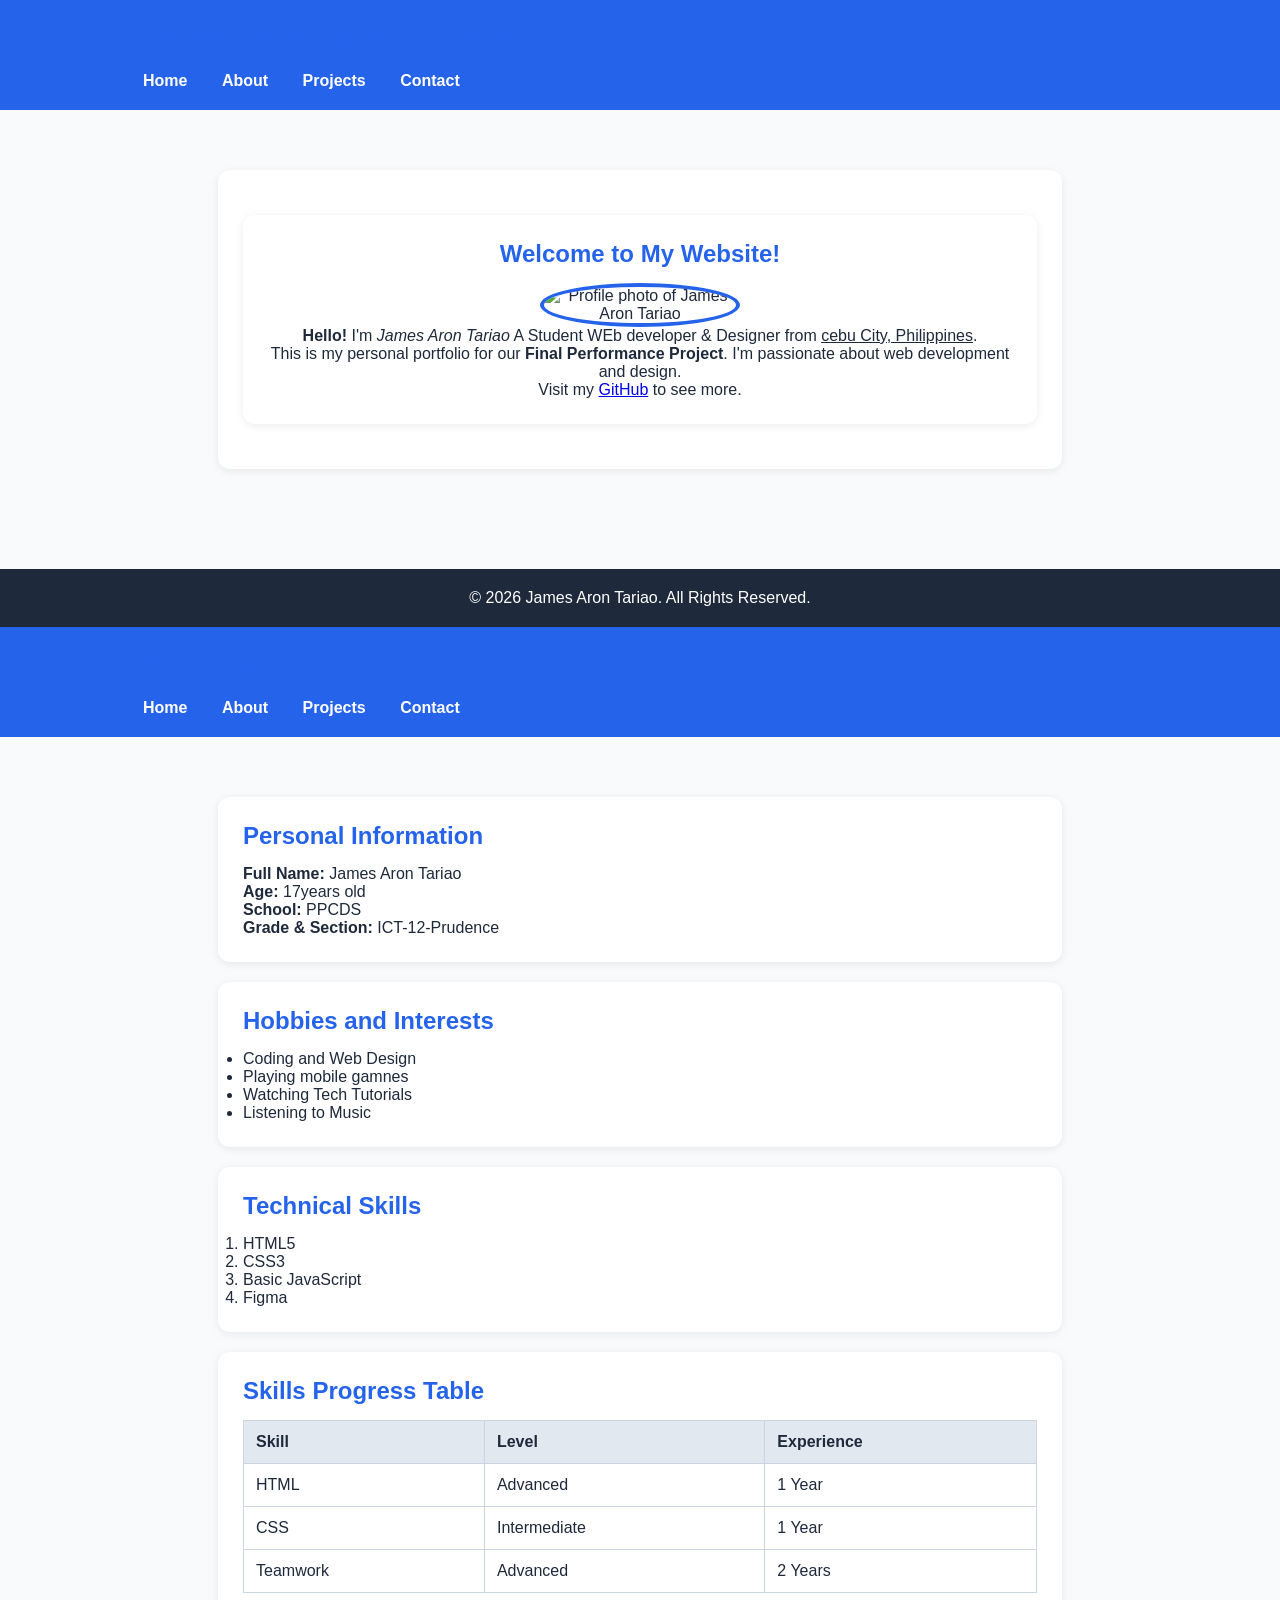
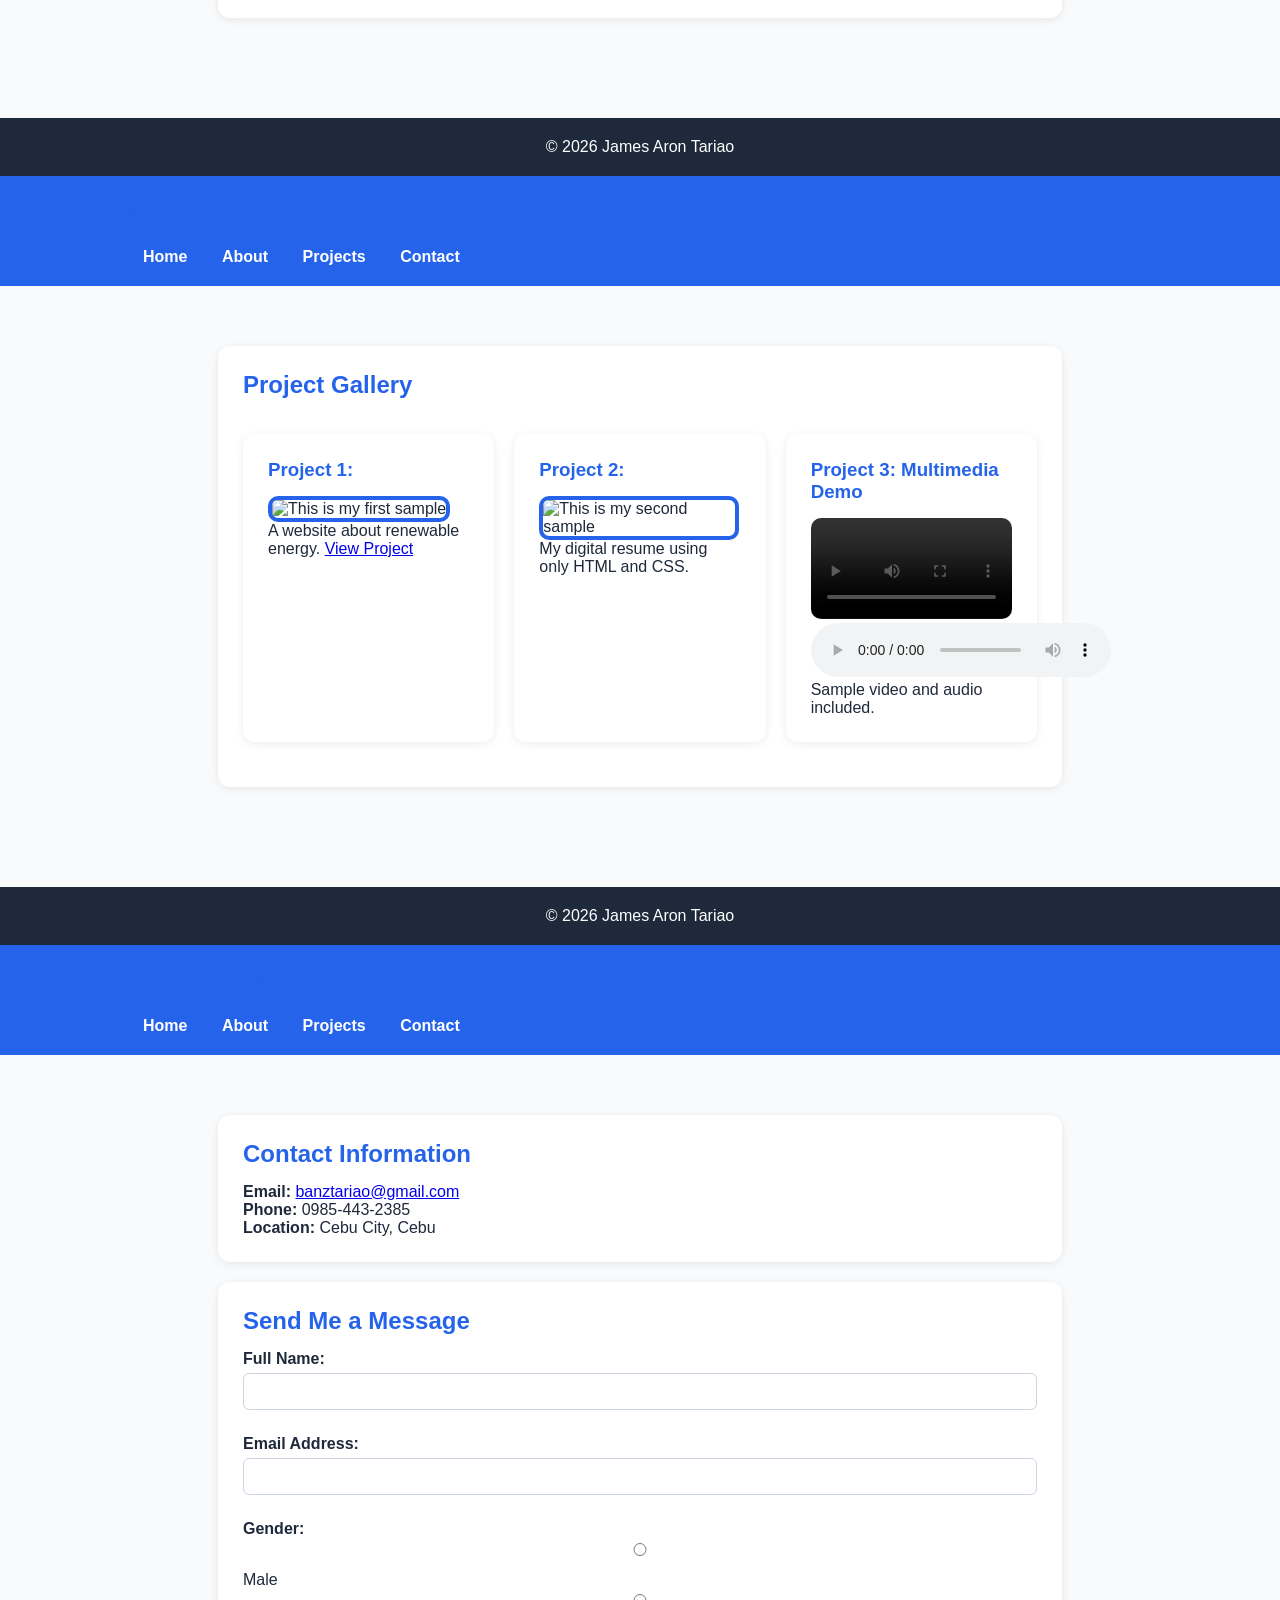
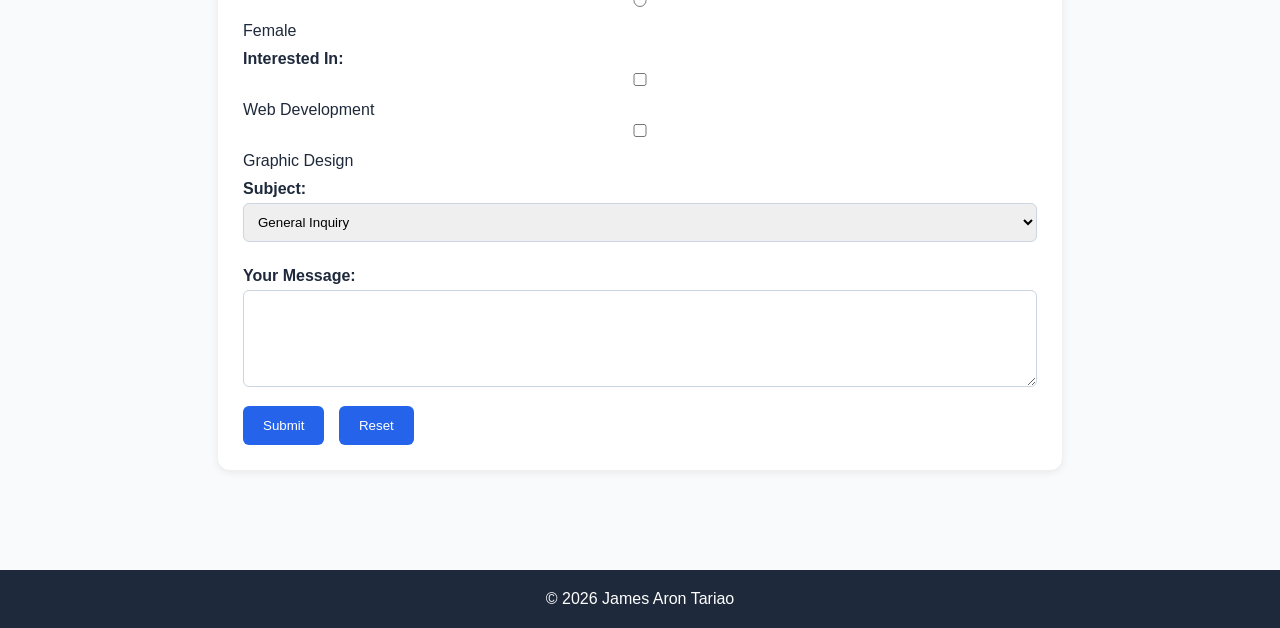
==== index.html @ 865891a7 "instal commit" ====
<!DOCTYPE html>
<html lang="en">
<head>
  <meta charset="UTF-8">
  <meta name="viewport" content="width=device-width, initial-scale=1.0">
  <title>Home - James Aron Tariao Portfolio</title>
  <link rel="stylesheet" href="style.css">
</head>
<body>
    <style>
        * { margin: 0; padding: 0; box-sizing: border-box; }
body { font-family: 'Segoe UI', Arial, sans-serif; background: #f8fafc; color: #1e293b; }
header { background: #2563eb; color: white; padding: 20px 10%; position: sticky; top: 0; }
nav a { color: white; margin: 0 15px; text-decoration: none; font-weight: 600; }
nav a:hover { text-decoration: underline; }
main { padding: 40px 10%; max-width: 1100px; margin: auto; }
section, article, aside { background: white; padding: 25px; margin: 20px 0; border-radius: 12px; box-shadow: 0 2px 8px rgba(0,0,0,0.08); }
h1, h2, h3 { color: #2563eb; margin-bottom: 15px; }
img { max-width: 200px; border-radius: 50%; border: 4px solid #2563eb; }
.profile-pic { text-align: center; }
.gallery { display: grid; grid-template-columns: repeat(auto-fit, minmax(250px, 1fr)); gap: 20px; }
.gallery img,.gallery video { width: 100%; border-radius: 10px; }
table { width: 100%; border-collapse: collapse; margin-top: 10px; }
th, td { border: 1px solid #cbd5e1; padding: 12px; text-align: left; }
th { background: #e2e8f0; }
form label { display: block; margin-top: 10px; font-weight: 600; }
form input, form select, form textarea { width: 100%; padding: 10px; margin: 5px 0 15px; border: 1px solid #cbd5e1; border-radius: 6px; }
form button { padding: 12px 20px; background: #2563eb; color: white; border: none; border-radius: 6px; cursor: pointer; margin-right: 10px; }
form button:hover { background: #1d4ed8; }
footer { background: #1e293b; color: white; text-align: center; padding: 20px; margin-top: 40px; }
    </style>
  <header>
    <h1>James Aron Tariao Portfolio</h1>
    <nav>
      <a href="index.html">Home</a>
      <a href="about.html">About</a>
      <a href="projects.html">Projects</a>
      <a href="contact.html">Contact</a>
    </nav>
  </header>

  <main>
    <section>
      <article class="profile-pic">
        <h2>Welcome to My Website!</h2>
        <img src="https://scontent.fmnl17-8.fna.fbcdn.net/v/t39.30808-1/711532217_1016947284008461_6771035894284215554_n.jpg?stp=dst-jpg_tt6&cstp=mx640x641&ctp=s200x200&_nc_cat=104&_nc_map=urlgen_bucketless&ccb=1-7&_nc_sid=e99d92&_nc_ohc=UHhnZpYrVJIQ7kNvwG3gj6C&_nc_oc=AdokoYGHLFfYayweZqEMRW_drnidERDfSmR5mMdi9_NQJzifldeM56F_P277E415hYE&_nc_zt=24&_nc_ht=scontent.fmnl17-8.fna&_nc_gid=taZ4JWwKcMa2nzQmH_jk_A&_nc_ss=7b2a8&oh=00_AQLtDz0m5b9uTIYWZ6RIHurjE2i9apSR6Yl82HkUdCehGg&oe=6A9C9913" alt="Profile photo of James Aron Tariao">
        <p><b>Hello!</b> I'm <i>James Aron Tariao</i> A Student WEb developer & Designer from <u>cebu City, Philippines</u>.</p>
        <p>This is my personal portfolio for our <strong>Final Performance Project</strong>. I'm passionate about web development and design.</p>
        <p>Visit my <a href="https://github.com" target="_blank">GitHub</a> to see more.</p>
      </article>
    </section>
  </main>

  <footer>
    <p>&copy; 2026 James Aron Tariao. All Rights Reserved.</p>
  </footer>
</body>
</html>
<!DOCTYPE html>
<html lang="en">
<head>
  <meta charset="UTF-8">
  <title>About Me - James Aron Tariao</title>
  <link rel="stylesheet" href="style.css">
</head>
<body>
    <style>
        * { margin: 0; padding: 0; box-sizing: border-box; }
body { font-family: 'Segoe UI', Arial, sans-serif; background: #f8fafc; color: #1e293b; }
header { background: #2563eb; color: white; padding: 20px 10%; position: sticky; top: 0; }
nav a { color: white; margin: 0 15px; text-decoration: none; font-weight: 600; }
nav a:hover { text-decoration: underline; }
main { padding: 40px 10%; max-width: 1100px; margin: auto; }
section, article, aside { background: white; padding: 25px; margin: 20px 0; border-radius: 12px; box-shadow: 0 2px 8px rgba(0,0,0,0.08); }
h1, h2, h3 { color: #2563eb; margin-bottom: 15px; }
img { max-width: 200px; border-radius: 50%; border: 4px solid #2563eb; }
.profile-pic { text-align: center; }
.gallery { display: grid; grid-template-columns: repeat(auto-fit, minmax(250px, 1fr)); gap: 20px; }
.gallery img,.gallery video { width: 100%; border-radius: 10px; }
table { width: 100%; border-collapse: collapse; margin-top: 10px; }
th, td { border: 1px solid #cbd5e1; padding: 12px; text-align: left; }
th { background: #e2e8f0; }
form label { display: block; margin-top: 10px; font-weight: 600; }
form input, form select, form textarea { width: 100%; padding: 10px; margin: 5px 0 15px; border: 1px solid #cbd5e1; border-radius: 6px; }
form button { padding: 12px 20px; background: #2563eb; color: white; border: none; border-radius: 6px; cursor: pointer; margin-right: 10px; }
form button:hover { background: #1d4ed8; }
footer { background: #1e293b; color: white; text-align: center; padding: 20px; margin-top: 40px; }
    </style>
  <header>
    <h1>About Me</h1>
    <nav>
      <a href="index.html">Home</a>
      <a href="about.html">About</a>
      <a href="projects.html">Projects</a>
      <a href="contact.html">Contact</a>
    </nav>
  </header>

  <main>
    <section>
      <h2>Personal Information</h2>
      <p><b>Full Name:</b> James Aron Tariao</p>
      <p><b>Age:</b> 17years old</p>
      <p><b>School:</b> PPCDS</p>
      <p><b>Grade & Section:</b> ICT-12-Prudence</p>
    </section>

    <section>
      <h2>Hobbies and Interests</h2>
      <ul>
        <li>Coding and Web Design</li>
        <li>Playing mobile gamnes</li>
        <li>Watching Tech Tutorials</li>
        <li>Listening to Music</li>
      </ul>
    </section>

    <aside>
      <h2>Technical Skills</h2>
      <ol>
        <li>HTML5</li>
        <li>CSS3</li>
        <li>Basic JavaScript</li>
        <li>Figma</li>
      </ol>
    </aside>

    <section>
      <h2>Skills Progress Table</h2>
      <table>
        <tr><th>Skill</th><th>Level</th><th>Experience</th></tr>
        <tr><td>HTML</td><td>Advanced</td><td>1 Year</td></tr>
        <tr><td>CSS</td><td>Intermediate</td><td>1 Year</td></tr>
        <tr><td>Teamwork</td><td>Advanced</td><td>2 Years</td></tr>
      </table>
    </section>
  </main>

  <footer><p>&copy; 2026 James Aron Tariao</p></footer>
</body>
</html><!DOCTYPE html>
<html lang="en">
<head>
  <meta charset="UTF-8">
  <title>Projects - [Your Name]</title>
  <link rel="stylesheet" href="style.css">
</head>
<body>
    <style>
        * { margin: 0; padding: 0; box-sizing: border-box; }
body { font-family: 'Segoe UI', Arial, sans-serif; background: #f8fafc; color: #1e293b; }
header { background: #2563eb; color: white; padding: 20px 10%; position: sticky; top: 0; }
nav a { color: white; margin: 0 15px; text-decoration: none; font-weight: 600; }
nav a:hover { text-decoration: underline; }
main { padding: 40px 10%; max-width: 1100px; margin: auto; }
section, article, aside { background: white; padding: 25px; margin: 20px 0; border-radius: 12px; box-shadow: 0 2px 8px rgba(0,0,0,0.08); }
h1, h2, h3 { color: #2563eb; margin-bottom: 15px; }
img { max-width: 200px; border-radius: 50%; border: 4px solid #2563eb; }
.profile-pic { text-align: center; }
.gallery { display: grid; grid-template-columns: repeat(auto-fit, minmax(250px, 1fr)); gap: 20px; }
.gallery img,.gallery video { width: 100%; border-radius: 10px; }
table { width: 100%; border-collapse: collapse; margin-top: 10px; }
th, td { border: 1px solid #cbd5e1; padding: 12px; text-align: left; }
th { background: #e2e8f0; }
form label { display: block; margin-top: 10px; font-weight: 600; }
form input, form select, form textarea { width: 100%; padding: 10px; margin: 5px 0 15px; border: 1px solid #cbd5e1; border-radius: 6px; }
form button { padding: 12px 20px; background: #2563eb; color: white; border: none; border-radius: 6px; cursor: pointer; margin-right: 10px; }
form button:hover { background: #1d4ed8; }
footer { background: #1e293b; color: white; text-align: center; padding: 20px; margin-top: 40px; }
    </style>
  <header>
    <h1>My Projects</h1>
    <nav>
      <a href="index.html">Home</a>
      <a href="about.html">About</a>
      <a href="projects.html">Projects</a>
      <a href="contact.html">Contact</a>
    </nav>
  </header>

  <main>
    <section>
      <h2>Project Gallery</h2>
      <div class="gallery">
        <article>
          <h3>Project 1:</h3>
          <img src="https://scontent.fmnl17-4.fna.fbcdn.net/v/t1.15752-9/789299274_1505674828244284_7269985245700879380_n.jpg?stp=dst-jpg_p480x480_tt6&_nc_cat=105&_nc_map=urlgen_bucketless&ccb=1-7&_nc_sid=0024fc&_nc_ohc=saO3wi0UxDoQ7kNvwFJ4vPr&_nc_oc=AdrjV4UrA2hglUGTjcQGF3QULKhAXt4A85jRdS7M2DJvUj42swmI1-rLc8vy_CHSn58&_nc_ad=z-m&_nc_cid=0&_nc_zt=23&_nc_ht=scontent.fmnl17-4.fna&_nc_ss=7a22e&oh=03_Q7cD6QG-KWrc-GhqOT5sMhVpR6idZVL4lhm-v9jj95jk1TCyaw&oe=6ABE3294" alt="This is my first sample">
          <p>A website about renewable energy. <a href="#">View Project</a></p>
        </article>
        <article>
          <h3>Project 2:</h3>
          <img src="https://scontent.fmnl17-8.fna.fbcdn.net/v/t1.15752-9/785200419_2037897546883189_6870224491455797638_n.jpg?stp=dst-jpg_p480x480_tt6&_nc_cat=101&_nc_map=urlgen_bucketless&ccb=1-7&_nc_sid=0024fc&_nc_ohc=9jZAzTIM5L0Q7kNvwEdRNX4&_nc_oc=AdrntR4skkm6psmaPsPSOz9BXXtmwbTrPdPqX75icA9T2Ki5WmsfOBKVuafx07Ray1U&_nc_ad=z-m&_nc_cid=0&_nc_zt=23&_nc_ht=scontent.fmnl17-8.fna&_nc_ss=7a22e&oh=03_Q7cD6QFojaXLdulF54gj1aJ2ikQs7QFvCJ8In41j-fTAM4Wkcg&oe=6ABE4A0F" alt="This is my second sample">
          <p>My digital resume using only HTML and CSS.</p>
        </article>
        <article>
          <h3>Project 3: Multimedia Demo</h3>
          <video controls>
            <source src="images/demo.mp4" type="video/mp4">
            Your browser does not support video.
          </video>
          <audio controls>
            <source src="images/demo.mp3" type="audio/mpeg">
            Your browser does not support audio.
          </audio>
          <p>Sample video and audio included.</p>
        </article>
      </div>
    </section>
  </main>

  <footer><p>&copy; 2026 James Aron Tariao</p></footer>
</body>
</html>
<!DOCTYPE html>
<html lang="en">
<head>
  <meta charset="UTF-8">
  <title>Contact - James Aron Tariao</title>
  <link rel="stylesheet" href="style.css">
</head>
<body>
    <style>
        * { margin: 0; padding: 0; box-sizing: border-box; }
body { font-family: 'Segoe UI', Arial, sans-serif; background: #f8fafc; color: #1e293b; }
header { background: #2563eb; color: white; padding: 20px 10%; position: sticky; top: 0; }
nav a { color: white; margin: 0 15px; text-decoration: none; font-weight: 600; }
nav a:hover { text-decoration: underline; }
main { padding: 40px 10%; max-width: 1100px; margin: auto; }
section, article, aside { background: white; padding: 25px; margin: 20px 0; border-radius: 12px; box-shadow: 0 2px 8px rgba(0,0,0,0.08); }
h1, h2, h3 { color: #2563eb; margin-bottom: 15px; }
img { max-width: 200px; border-radius: 50%; border: 4px solid #2563eb; }
.profile-pic { text-align: center; }
.gallery { display: grid; grid-template-columns: repeat(auto-fit, minmax(250px, 1fr)); gap: 20px; }
.gallery img,.gallery video { width: 100%; border-radius: 10px; }
table { width: 100%; border-collapse: collapse; margin-top: 10px; }
th, td { border: 1px solid #cbd5e1; padding: 12px; text-align: left; }
th { background: #e2e8f0; }
form label { display: block; margin-top: 10px; font-weight: 600; }
form input, form select, form textarea { width: 100%; padding: 10px; margin: 5px 0 15px; border: 1px solid #cbd5e1; border-radius: 6px; }
form button { padding: 12px 20px; background: #2563eb; color: white; border: none; border-radius: 6px; cursor: pointer; margin-right: 10px; }
form button:hover { background: #1d4ed8; }
footer { background: #1e293b; color: white; text-align: center; padding: 20px; margin-top: 40px; }
    </style>
  <header>
    <h1>Contact Me</h1>
    <nav>
      <a href="index.html">Home</a>
      <a href="about.html">About</a>
      <a href="projects.html">Projects</a>
      <a href="contact.html">Contact</a>
    </nav>
  </header>

  <main>
    <section>
      <h2>Contact Information</h2>
      <p><b>Email:</b> <a href="banztariao@gmail.com">banztariao@gmail.com</a></p>
      <p><b>Phone:</b> 0985-443-2385</p>
      <p><b>Location:</b> Cebu City, Cebu</p>
    </section>

    <section>
      <h2>Send Me a Message</h2>
      <form>
        <label>Full Name:</label>
        <input type="text" name="name" required>

        <label>Email Address:</label>
        <input type="email" name="email" required>

        <label>Gender:</label>
        <input type="radio" name="gender" value="Male"> Male
        <input type="radio" name="gender" value="Female"> Female

        <label>Interested In:</label>
        <input type="checkbox" name="interest" value="Web"> Web Development
        <input type="checkbox" name="interest" value="Design"> Graphic Design

        <label>Subject:</label>
        <select name="subject">
          <option>General Inquiry</option>
          <option>Project Collaboration</option>
          <option>Feedback</option>
        </select>

        <label>Your Message:</label>
        <textarea name="message" rows="5" required></textarea>

        <button type="submit">Submit</button>
        <button type="reset">Reset</button>
      </form>
    </section>
  </main>

  <footer><p>&copy; 2026 James Aron Tariao</p></footer>
</body>
</html>
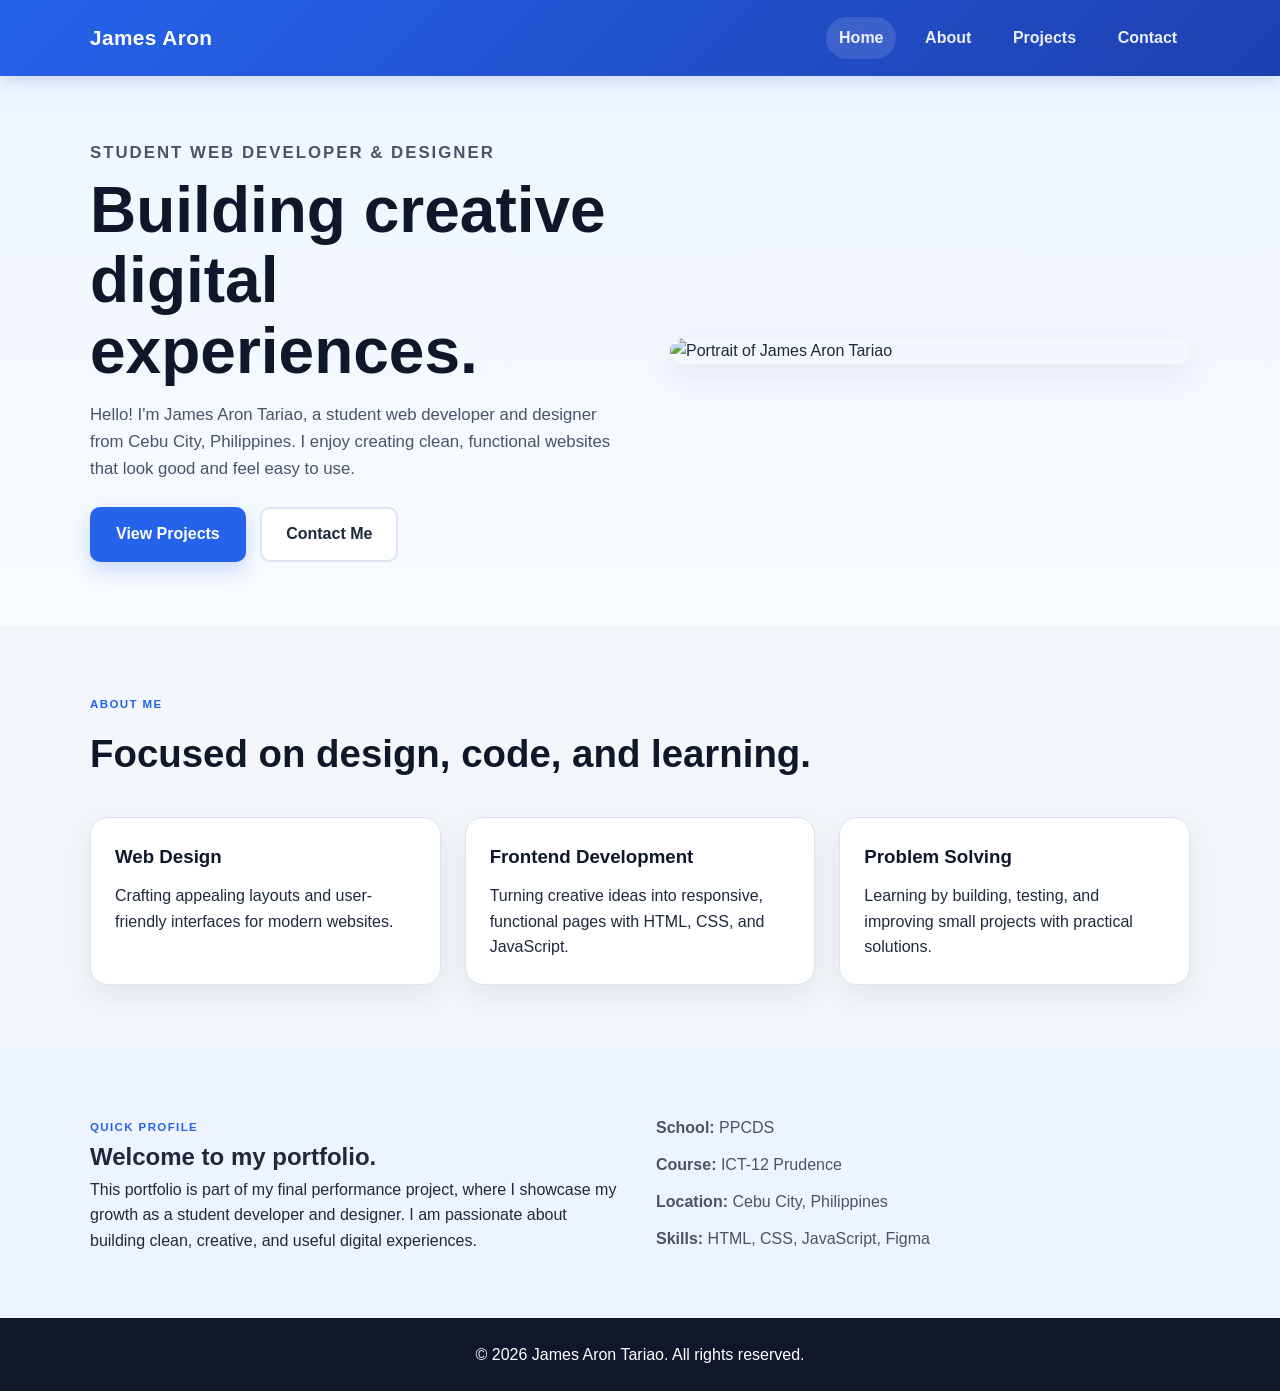
==== commit a066f7ed: "instal submmit" ====
--- a/index.html
+++ b/index.html
@@ -1,297 +1,105 @@
 <!DOCTYPE html>
 <html lang="en">
-<head>
-  <meta charset="UTF-8">
-  <meta name="viewport" content="width=device-width, initial-scale=1.0">
-  <title>Home - James Aron Tariao Portfolio</title>
-  <link rel="stylesheet" href="style.css">
-</head>
-<body>
-    <style>
-        * { margin: 0; padding: 0; box-sizing: border-box; }
-body { font-family: 'Segoe UI', Arial, sans-serif; background: #f8fafc; color: #1e293b; }
-header { background: #2563eb; color: white; padding: 20px 10%; position: sticky; top: 0; }
-nav a { color: white; margin: 0 15px; text-decoration: none; font-weight: 600; }
-nav a:hover { text-decoration: underline; }
-main { padding: 40px 10%; max-width: 1100px; margin: auto; }
-section, article, aside { background: white; padding: 25px; margin: 20px 0; border-radius: 12px; box-shadow: 0 2px 8px rgba(0,0,0,0.08); }
-h1, h2, h3 { color: #2563eb; margin-bottom: 15px; }
-img { max-width: 200px; border-radius: 50%; border: 4px solid #2563eb; }
-.profile-pic { text-align: center; }
-.gallery { display: grid; grid-template-columns: repeat(auto-fit, minmax(250px, 1fr)); gap: 20px; }
-.gallery img,.gallery video { width: 100%; border-radius: 10px; }
-table { width: 100%; border-collapse: collapse; margin-top: 10px; }
-th, td { border: 1px solid #cbd5e1; padding: 12px; text-align: left; }
-th { background: #e2e8f0; }
-form label { display: block; margin-top: 10px; font-weight: 600; }
-form input, form select, form textarea { width: 100%; padding: 10px; margin: 5px 0 15px; border: 1px solid #cbd5e1; border-radius: 6px; }
-form button { padding: 12px 20px; background: #2563eb; color: white; border: none; border-radius: 6px; cursor: pointer; margin-right: 10px; }
-form button:hover { background: #1d4ed8; }
-footer { background: #1e293b; color: white; text-align: center; padding: 20px; margin-top: 40px; }
-    </style>
-  <header>
-    <h1>James Aron Tariao Portfolio</h1>
-    <nav>
-      <a href="index.html">Home</a>
-      <a href="about.html">About</a>
-      <a href="projects.html">Projects</a>
-      <a href="contact.html">Contact</a>
-    </nav>
-  </header>
+  <head>
+    <meta charset="UTF-8" />
+    <meta name="viewport" content="width=device-width, initial-scale=1.0" />
+    <title>Home | James Aron Tariao</title>
+    <meta
+      name="description"
+      content="James Aron Tariao portfolio website showcasing projects, skills, and contact information."
+    />
+    <link rel="stylesheet" href="style.css" />
+    <script src="script.js" defer></script>
+  </head>
+  <body data-page="home">
+    <header class="site-header">
+      <div class="container header-inner">
+        <a href="index.html" class="brand">James Aron</a>
+        <button class="nav-toggle" aria-label="Toggle menu" aria-expanded="false">
+          <span></span><span></span><span></span>
+        </button>
+        <nav class="site-nav" aria-label="Main navigation">
+          <a href="index.html" class="nav-link" data-page="home">Home</a>
+          <a href="about.html" class="nav-link" data-page="about">About</a>
+          <a href="projects.html" class="nav-link" data-page="projects">Projects</a>
+          <a href="contact.html" class="nav-link" data-page="contact">Contact</a>
+        </nav>
+      </div>
+    </header>
 
-  <main>
-    <section>
-      <article class="profile-pic">
-        <h2>Welcome to My Website!</h2>
-        <img src="https://scontent.fmnl17-8.fna.fbcdn.net/v/t39.30808-1/711532217_1016947284008461_6771035894284215554_n.jpg?stp=dst-jpg_tt6&cstp=mx640x641&ctp=s200x200&_nc_cat=104&_nc_map=urlgen_bucketless&ccb=1-7&_nc_sid=e99d92&_nc_ohc=UHhnZpYrVJIQ7kNvwG3gj6C&_nc_oc=AdokoYGHLFfYayweZqEMRW_drnidERDfSmR5mMdi9_NQJzifldeM56F_P277E415hYE&_nc_zt=24&_nc_ht=scontent.fmnl17-8.fna&_nc_gid=taZ4JWwKcMa2nzQmH_jk_A&_nc_ss=7b2a8&oh=00_AQLtDz0m5b9uTIYWZ6RIHurjE2i9apSR6Yl82HkUdCehGg&oe=6A9C9913" alt="Profile photo of James Aron Tariao">
-        <p><b>Hello!</b> I'm <i>James Aron Tariao</i> A Student WEb developer & Designer from <u>cebu City, Philippines</u>.</p>
-        <p>This is my personal portfolio for our <strong>Final Performance Project</strong>. I'm passionate about web development and design.</p>
-        <p>Visit my <a href="https://github.com" target="_blank">GitHub</a> to see more.</p>
-      </article>
-    </section>
-  </main>
+    <main>
+      <section class="hero">
+        <div class="container hero-layout">
+          <div class="hero-copy">
+            <p class="eyebrow">Student Web Developer &amp; Designer</p>
+            <h1>Building creative digital experiences.</h1>
+            <p>
+              Hello! I'm James Aron Tariao, a student web developer and designer from Cebu
+              City, Philippines. I enjoy creating clean, functional websites that look good
+              and feel easy to use.
+            </p>
+            <div class="cta-row">
+              <a href="projects.html" class="btn primary">View Projects</a>
+              <a href="contact.html" class="btn secondary">Contact Me</a>
+            </div>
+          </div>
+          <div class="hero-visual">
+            <img
+              src="https://images.unsplash.com/photo-1500648767791-00dcc994a43e?auto=format&fit=crop&w=800&q=80"
+              alt="Portrait of James Aron Tariao"
+            />
+          </div>
+        </div>
+      </section>
 
-  <footer>
-    <p>&copy; 2026 James Aron Tariao. All Rights Reserved.</p>
-  </footer>
-</body>
+      <section class="section">
+        <div class="container">
+          <div class="section-header">
+            <p class="eyebrow">About Me</p>
+            <h2>Focused on design, code, and learning.</h2>
+          </div>
+          <div class="cards three-up">
+            <article class="info-card">
+              <h3>Web Design</h3>
+              <p>Crafting appealing layouts and user-friendly interfaces for modern websites.</p>
+            </article>
+            <article class="info-card">
+              <h3>Frontend Development</h3>
+              <p>Turning creative ideas into responsive, functional pages with HTML, CSS, and JavaScript.</p>
+            </article>
+            <article class="info-card">
+              <h3>Problem Solving</h3>
+              <p>Learning by building, testing, and improving small projects with practical solutions.</p>
+            </article>
+          </div>
+        </div>
+      </section>
+
+      <section class="section alt-section">
+        <div class="container split-layout">
+          <div>
+            <p class="eyebrow">Quick Profile</p>
+            <h2>Welcome to my portfolio.</h2>
+            <p>
+              This portfolio is part of my final performance project, where I showcase my growth
+              as a student developer and designer. I am passionate about building clean, creative,
+              and useful digital experiences.
+            </p>
+          </div>
+          <ul class="mini-list">
+            <li><strong>School:</strong> PPCDS</li>
+            <li><strong>Course:</strong> ICT-12 Prudence</li>
+            <li><strong>Location:</strong> Cebu City, Philippines</li>
+            <li><strong>Skills:</strong> HTML, CSS, JavaScript, Figma</li>
+          </ul>
+        </div>
+      </section>
+    </main>
+
+    <footer class="site-footer">
+      <div class="container footer-inner">
+        <p>&copy; <span data-current-year></span> James Aron Tariao. All rights reserved.</p>
+      </div>
+    </footer>
+  </body>
 </html>
-<!DOCTYPE html>
-<html lang="en">
-<head>
-  <meta charset="UTF-8">
-  <title>About Me - James Aron Tariao</title>
-  <link rel="stylesheet" href="style.css">
-</head>
-<body>
-    <style>
-        * { margin: 0; padding: 0; box-sizing: border-box; }
-body { font-family: 'Segoe UI', Arial, sans-serif; background: #f8fafc; color: #1e293b; }
-header { background: #2563eb; color: white; padding: 20px 10%; position: sticky; top: 0; }
-nav a { color: white; margin: 0 15px; text-decoration: none; font-weight: 600; }
-nav a:hover { text-decoration: underline; }
-main { padding: 40px 10%; max-width: 1100px; margin: auto; }
-section, article, aside { background: white; padding: 25px; margin: 20px 0; border-radius: 12px; box-shadow: 0 2px 8px rgba(0,0,0,0.08); }
-h1, h2, h3 { color: #2563eb; margin-bottom: 15px; }
-img { max-width: 200px; border-radius: 50%; border: 4px solid #2563eb; }
-.profile-pic { text-align: center; }
-.gallery { display: grid; grid-template-columns: repeat(auto-fit, minmax(250px, 1fr)); gap: 20px; }
-.gallery img,.gallery video { width: 100%; border-radius: 10px; }
-table { width: 100%; border-collapse: collapse; margin-top: 10px; }
-th, td { border: 1px solid #cbd5e1; padding: 12px; text-align: left; }
-th { background: #e2e8f0; }
-form label { display: block; margin-top: 10px; font-weight: 600; }
-form input, form select, form textarea { width: 100%; padding: 10px; margin: 5px 0 15px; border: 1px solid #cbd5e1; border-radius: 6px; }
-form button { padding: 12px 20px; background: #2563eb; color: white; border: none; border-radius: 6px; cursor: pointer; margin-right: 10px; }
-form button:hover { background: #1d4ed8; }
-footer { background: #1e293b; color: white; text-align: center; padding: 20px; margin-top: 40px; }
-    </style>
-  <header>
-    <h1>About Me</h1>
-    <nav>
-      <a href="index.html">Home</a>
-      <a href="about.html">About</a>
-      <a href="projects.html">Projects</a>
-      <a href="contact.html">Contact</a>
-    </nav>
-  </header>
-
-  <main>
-    <section>
-      <h2>Personal Information</h2>
-      <p><b>Full Name:</b> James Aron Tariao</p>
-      <p><b>Age:</b> 17years old</p>
-      <p><b>School:</b> PPCDS</p>
-      <p><b>Grade & Section:</b> ICT-12-Prudence</p>
-    </section>
-
-    <section>
-      <h2>Hobbies and Interests</h2>
-      <ul>
-        <li>Coding and Web Design</li>
-        <li>Playing mobile gamnes</li>
-        <li>Watching Tech Tutorials</li>
-        <li>Listening to Music</li>
-      </ul>
-    </section>
-
-    <aside>
-      <h2>Technical Skills</h2>
-      <ol>
-        <li>HTML5</li>
-        <li>CSS3</li>
-        <li>Basic JavaScript</li>
-        <li>Figma</li>
-      </ol>
-    </aside>
-
-    <section>
-      <h2>Skills Progress Table</h2>
-      <table>
-        <tr><th>Skill</th><th>Level</th><th>Experience</th></tr>
-        <tr><td>HTML</td><td>Advanced</td><td>1 Year</td></tr>
-        <tr><td>CSS</td><td>Intermediate</td><td>1 Year</td></tr>
-        <tr><td>Teamwork</td><td>Advanced</td><td>2 Years</td></tr>
-      </table>
-    </section>
-  </main>
-
-  <footer><p>&copy; 2026 James Aron Tariao</p></footer>
-</body>
-</html><!DOCTYPE html>
-<html lang="en">
-<head>
-  <meta charset="UTF-8">
-  <title>Projects - [Your Name]</title>
-  <link rel="stylesheet" href="style.css">
-</head>
-<body>
-    <style>
-        * { margin: 0; padding: 0; box-sizing: border-box; }
-body { font-family: 'Segoe UI', Arial, sans-serif; background: #f8fafc; color: #1e293b; }
-header { background: #2563eb; color: white; padding: 20px 10%; position: sticky; top: 0; }
-nav a { color: white; margin: 0 15px; text-decoration: none; font-weight: 600; }
-nav a:hover { text-decoration: underline; }
-main { padding: 40px 10%; max-width: 1100px; margin: auto; }
-section, article, aside { background: white; padding: 25px; margin: 20px 0; border-radius: 12px; box-shadow: 0 2px 8px rgba(0,0,0,0.08); }
-h1, h2, h3 { color: #2563eb; margin-bottom: 15px; }
-img { max-width: 200px; border-radius: 50%; border: 4px solid #2563eb; }
-.profile-pic { text-align: center; }
-.gallery { display: grid; grid-template-columns: repeat(auto-fit, minmax(250px, 1fr)); gap: 20px; }
-.gallery img,.gallery video { width: 100%; border-radius: 10px; }
-table { width: 100%; border-collapse: collapse; margin-top: 10px; }
-th, td { border: 1px solid #cbd5e1; padding: 12px; text-align: left; }
-th { background: #e2e8f0; }
-form label { display: block; margin-top: 10px; font-weight: 600; }
-form input, form select, form textarea { width: 100%; padding: 10px; margin: 5px 0 15px; border: 1px solid #cbd5e1; border-radius: 6px; }
-form button { padding: 12px 20px; background: #2563eb; color: white; border: none; border-radius: 6px; cursor: pointer; margin-right: 10px; }
-form button:hover { background: #1d4ed8; }
-footer { background: #1e293b; color: white; text-align: center; padding: 20px; margin-top: 40px; }
-    </style>
-  <header>
-    <h1>My Projects</h1>
-    <nav>
-      <a href="index.html">Home</a>
-      <a href="about.html">About</a>
-      <a href="projects.html">Projects</a>
-      <a href="contact.html">Contact</a>
-    </nav>
-  </header>
-
-  <main>
-    <section>
-      <h2>Project Gallery</h2>
-      <div class="gallery">
-        <article>
-          <h3>Project 1:</h3>
-          <img src="https://scontent.fmnl17-4.fna.fbcdn.net/v/t1.15752-9/789299274_1505674828244284_7269985245700879380_n.jpg?stp=dst-jpg_p480x480_tt6&_nc_cat=105&_nc_map=urlgen_bucketless&ccb=1-7&_nc_sid=0024fc&_nc_ohc=saO3wi0UxDoQ7kNvwFJ4vPr&_nc_oc=AdrjV4UrA2hglUGTjcQGF3QULKhAXt4A85jRdS7M2DJvUj42swmI1-rLc8vy_CHSn58&_nc_ad=z-m&_nc_cid=0&_nc_zt=23&_nc_ht=scontent.fmnl17-4.fna&_nc_ss=7a22e&oh=03_Q7cD6QG-KWrc-GhqOT5sMhVpR6idZVL4lhm-v9jj95jk1TCyaw&oe=6ABE3294" alt="This is my first sample">
-          <p>A website about renewable energy. <a href="#">View Project</a></p>
-        </article>
-        <article>
-          <h3>Project 2:</h3>
-          <img src="https://scontent.fmnl17-8.fna.fbcdn.net/v/t1.15752-9/785200419_2037897546883189_6870224491455797638_n.jpg?stp=dst-jpg_p480x480_tt6&_nc_cat=101&_nc_map=urlgen_bucketless&ccb=1-7&_nc_sid=0024fc&_nc_ohc=9jZAzTIM5L0Q7kNvwEdRNX4&_nc_oc=AdrntR4skkm6psmaPsPSOz9BXXtmwbTrPdPqX75icA9T2Ki5WmsfOBKVuafx07Ray1U&_nc_ad=z-m&_nc_cid=0&_nc_zt=23&_nc_ht=scontent.fmnl17-8.fna&_nc_ss=7a22e&oh=03_Q7cD6QFojaXLdulF54gj1aJ2ikQs7QFvCJ8In41j-fTAM4Wkcg&oe=6ABE4A0F" alt="This is my second sample">
-          <p>My digital resume using only HTML and CSS.</p>
-        </article>
-        <article>
-          <h3>Project 3: Multimedia Demo</h3>
-          <video controls>
-            <source src="images/demo.mp4" type="video/mp4">
-            Your browser does not support video.
-          </video>
-          <audio controls>
-            <source src="images/demo.mp3" type="audio/mpeg">
-            Your browser does not support audio.
-          </audio>
-          <p>Sample video and audio included.</p>
-        </article>
-      </div>
-    </section>
-  </main>
-
-  <footer><p>&copy; 2026 James Aron Tariao</p></footer>
-</body>
-</html>
-<!DOCTYPE html>
-<html lang="en">
-<head>
-  <meta charset="UTF-8">
-  <title>Contact - James Aron Tariao</title>
-  <link rel="stylesheet" href="style.css">
-</head>
-<body>
-    <style>
-        * { margin: 0; padding: 0; box-sizing: border-box; }
-body { font-family: 'Segoe UI', Arial, sans-serif; background: #f8fafc; color: #1e293b; }
-header { background: #2563eb; color: white; padding: 20px 10%; position: sticky; top: 0; }
-nav a { color: white; margin: 0 15px; text-decoration: none; font-weight: 600; }
-nav a:hover { text-decoration: underline; }
-main { padding: 40px 10%; max-width: 1100px; margin: auto; }
-section, article, aside { background: white; padding: 25px; margin: 20px 0; border-radius: 12px; box-shadow: 0 2px 8px rgba(0,0,0,0.08); }
-h1, h2, h3 { color: #2563eb; margin-bottom: 15px; }
-img { max-width: 200px; border-radius: 50%; border: 4px solid #2563eb; }
-.profile-pic { text-align: center; }
-.gallery { display: grid; grid-template-columns: repeat(auto-fit, minmax(250px, 1fr)); gap: 20px; }
-.gallery img,.gallery video { width: 100%; border-radius: 10px; }
-table { width: 100%; border-collapse: collapse; margin-top: 10px; }
-th, td { border: 1px solid #cbd5e1; padding: 12px; text-align: left; }
-th { background: #e2e8f0; }
-form label { display: block; margin-top: 10px; font-weight: 600; }
-form input, form select, form textarea { width: 100%; padding: 10px; margin: 5px 0 15px; border: 1px solid #cbd5e1; border-radius: 6px; }
-form button { padding: 12px 20px; background: #2563eb; color: white; border: none; border-radius: 6px; cursor: pointer; margin-right: 10px; }
-form button:hover { background: #1d4ed8; }
-footer { background: #1e293b; color: white; text-align: center; padding: 20px; margin-top: 40px; }
-    </style>
-  <header>
-    <h1>Contact Me</h1>
-    <nav>
-      <a href="index.html">Home</a>
-      <a href="about.html">About</a>
-      <a href="projects.html">Projects</a>
-      <a href="contact.html">Contact</a>
-    </nav>
-  </header>
-
-  <main>
-    <section>
-      <h2>Contact Information</h2>
-      <p><b>Email:</b> <a href="banztariao@gmail.com">banztariao@gmail.com</a></p>
-      <p><b>Phone:</b> 0985-443-2385</p>
-      <p><b>Location:</b> Cebu City, Cebu</p>
-    </section>
-
-    <section>
-      <h2>Send Me a Message</h2>
-      <form>
-        <label>Full Name:</label>
-        <input type="text" name="name" required>
-
-        <label>Email Address:</label>
-        <input type="email" name="email" required>
-
-        <label>Gender:</label>
-        <input type="radio" name="gender" value="Male"> Male
-        <input type="radio" name="gender" value="Female"> Female
-
-        <label>Interested In:</label>
-        <input type="checkbox" name="interest" value="Web"> Web Development
-        <input type="checkbox" name="interest" value="Design"> Graphic Design
-
-        <label>Subject:</label>
-        <select name="subject">
-          <option>General Inquiry</option>
-          <option>Project Collaboration</option>
-          <option>Feedback</option>
-        </select>
-
-        <label>Your Message:</label>
-        <textarea name="message" rows="5" required></textarea>
-
-        <button type="submit">Submit</button>
-        <button type="reset">Reset</button>
-      </form>
-    </section>
-  </main>
-
-  <footer><p>&copy; 2026 James Aron Tariao</p></footer>
-</body>
-</html>
--- a/style.css
+++ b/style.css
@@ -0,0 +1,418 @@
+:root {
+  --bg: #f3f7fb;
+  --surface: #ffffff;
+  --surface-alt: #edf4ff;
+  --primary: #2563eb;
+  --primary-dark: #1d4ed8;
+  --text: #1e293b;
+  --muted: #475569;
+  --border: #dbe4f0;
+  --shadow: 0 10px 30px rgba(15, 23, 42, 0.08);
+}
+
+* {
+  box-sizing: border-box;
+  margin: 0;
+  padding: 0;
+}
+
+html {
+  scroll-behavior: smooth;
+}
+
+body {
+  font-family: 'Segoe UI', Arial, sans-serif;
+  background: var(--bg);
+  color: var(--text);
+  line-height: 1.6;
+}
+
+a {
+  color: var(--primary);
+  text-decoration: none;
+}
+
+a:hover {
+  text-decoration: underline;
+}
+
+img {
+  max-width: 100%;
+  display: block;
+}
+
+button,
+input,
+select,
+textarea {
+  font: inherit;
+}
+
+.container {
+  width: min(1100px, calc(100% - 2rem));
+  margin: 0 auto;
+}
+
+.site-header {
+  background: linear-gradient(135deg, var(--primary), #1e40af);
+  position: sticky;
+  top: 0;
+  z-index: 1000;
+  box-shadow: 0 4px 18px rgba(30, 64, 175, 0.18);
+}
+
+.header-inner {
+  display: flex;
+  align-items: center;
+  justify-content: space-between;
+  min-height: 76px;
+  gap: 1.2rem;
+}
+
+.brand {
+  color: #fff;
+  font-size: 1.3rem;
+  font-weight: 700;
+  letter-spacing: 0.02em;
+  text-decoration: none;
+}
+
+.site-nav {
+  display: flex;
+  align-items: center;
+  gap: 1rem;
+}
+
+.nav-link {
+  color: rgba(255, 255, 255, 0.9);
+  font-weight: 600;
+  padding: 0.5rem 0.8rem;
+  border-radius: 999px;
+  transition: background 0.2s ease, color 0.2s ease;
+}
+
+.nav-link:hover,
+.nav-link.active {
+  background: rgba(255, 255, 255, 0.12);
+  text-decoration: none;
+}
+
+.nav-toggle {
+  display: none;
+  width: 46px;
+  height: 46px;
+  border: 1px solid rgba(255, 255, 255, 0.3);
+  background: transparent;
+  border-radius: 10px;
+  flex-direction: column;
+  justify-content: center;
+  gap: 5px;
+  align-items: center;
+  cursor: pointer;
+}
+
+.nav-toggle span {
+  display: block;
+  width: 20px;
+  height: 2px;
+  background: white;
+  border-radius: 2px;
+}
+
+main {
+  min-height: calc(100vh - 196px);
+}
+
+.hero,
+.page-hero {
+  background: linear-gradient(180deg, #eff6ff 0%, #f8fbff 100%);
+  padding: 4rem 0;
+}
+
+.hero-layout,
+.two-col,
+.split-layout,
+.contact-layout {
+  display: grid;
+  grid-template-columns: repeat(2, minmax(0, 1fr));
+  gap: 2rem;
+  align-items: center;
+}
+
+.hero-copy h1,
+.page-hero h1 {
+  font-size: clamp(2.2rem, 5vw, 4rem);
+  line-height: 1.1;
+  margin: 0.5rem 0 1rem;
+  color: #0f172a;
+}
+
+.hero-copy p,
+.page-hero p {
+  color: var(--muted);
+  font-size: 1.05rem;
+}
+
+.eyebrow {
+  display: inline-block;
+  letter-spacing: 0.12em;
+  text-transform: uppercase;
+  font-weight: 700;
+  font-size: 0.72rem;
+  color: var(--primary);
+}
+
+.cta-row,
+.form-actions {
+  display: flex;
+  flex-wrap: wrap;
+  gap: 0.9rem;
+  margin-top: 1.5rem;
+}
+
+.btn {
+  display: inline-flex;
+  align-items: center;
+  justify-content: center;
+  padding: 0.8rem 1.5rem;
+  border-radius: 10px;
+  border: 2px solid transparent;
+  font-weight: 700;
+  transition: transform 0.2s ease, box-shadow 0.2s ease;
+}
+
+.btn:hover {
+  transform: translateY(-1px);
+  text-decoration: none;
+}
+
+.btn.primary {
+  background: var(--primary);
+  color: white;
+  box-shadow: 0 8px 20px rgba(37, 99, 235, 0.22);
+}
+
+.btn.primary:hover {
+  background: var(--primary-dark);
+}
+
+.btn.secondary {
+  background: #fff;
+  color: var(--text);
+  border-color: var(--border);
+}
+
+.hero-visual img {
+  border-radius: 24px;
+  box-shadow: var(--shadow);
+  width: 100%;
+  max-width: 520px;
+  margin-left: auto;
+}
+
+.section {
+  padding: 4rem 0;
+}
+
+.alt-section {
+  background: var(--surface-alt);
+}
+
+.section-header {
+  margin-bottom: 2rem;
+}
+
+.section-header h2,
+.two-col h2,
+.contact-card h2 {
+  font-size: clamp(1.7rem, 3vw, 2.5rem);
+  margin-top: 0.5rem;
+  color: #0f172a;
+}
+
+.cards {
+  display: grid;
+  gap: 1.5rem;
+}
+
+.three-up {
+  grid-template-columns: repeat(3, minmax(0, 1fr));
+}
+
+.info-card,
+.project-card,
+.contact-card {
+  background: var(--surface);
+  border: 1px solid var(--border);
+  border-radius: 18px;
+  box-shadow: var(--shadow);
+  padding: 1.5rem;
+}
+
+.info-card h3,
+.project-copy h3 {
+  margin-bottom: 0.7rem;
+  color: #0f172a;
+}
+
+.mini-list,
+.info-list {
+  list-style: none;
+  display: grid;
+  gap: 0.7rem;
+  color: var(--muted);
+}
+
+.project-card {
+  overflow: hidden;
+  padding: 0;
+}
+
+.project-card img {
+  width: 100%;
+  height: 220px;
+  object-fit: cover;
+}
+
+.project-copy {
+  padding: 1.25rem 1.2rem 1.5rem;
+}
+
+.text-link {
+  display: inline-block;
+  margin-top: 0.8rem;
+  font-weight: 700;
+}
+
+.table-wrap {
+  overflow-x: auto;
+  background: var(--surface);
+  border: 1px solid var(--border);
+  border-radius: 14px;
+  box-shadow: var(--shadow);
+}
+
+table {
+  width: 100%;
+  border-collapse: collapse;
+}
+
+th,
+td {
+  padding: 1rem;
+  border-bottom: 1px solid var(--border);
+  text-align: left;
+}
+
+th {
+  background: #edf4ff;
+}
+
+.contact-card {
+  padding: 2rem;
+}
+
+#contact-form {
+  display: grid;
+  gap: 0.9rem;
+}
+
+label {
+  font-weight: 600;
+}
+
+input,
+select,
+textarea {
+  width: 100%;
+  padding: 0.8rem 0.9rem;
+  border-radius: 10px;
+  border: 1px solid var(--border);
+  background: #fff;
+  color: var(--text);
+}
+
+input:focus,
+select:focus,
+textarea:focus {
+  outline: 2px solid rgba(37, 99, 235, 0.18);
+  border-color: var(--primary);
+}
+
+.inline-options {
+  display: flex;
+  flex-wrap: wrap;
+  gap: 1rem;
+  margin-top: 0.2rem;
+}
+
+.inline-options label {
+  display: inline-flex;
+  align-items: center;
+  gap: 0.45rem;
+  font-weight: 500;
+}
+
+.inline-options input {
+  width: auto;
+}
+
+.form-status {
+  min-height: 24px;
+  font-weight: 600;
+  margin-top: 0.5rem;
+}
+
+.form-status.success {
+  color: #166534;
+}
+
+.form-status.error {
+  color: #b91c1c;
+}
+
+.site-footer {
+  background: #0f172a;
+  color: #fff;
+}
+
+.footer-inner {
+  padding: 1.5rem 0;
+  text-align: center;
+}
+
+@media (max-width: 760px) {
+  .hero-layout,
+  .two-col,
+  .split-layout,
+  .contact-layout,
+  .three-up {
+    grid-template-columns: 1fr;
+  }
+
+  .nav-toggle {
+    display: flex;
+  }
+
+  .site-nav {
+    position: absolute;
+    top: 76px;
+    left: 1rem;
+    right: 1rem;
+    display: none;
+    flex-direction: column;
+    align-items: flex-start;
+    background: rgba(15, 23, 42, 0.96);
+    border-radius: 14px;
+    padding: 1rem;
+    box-shadow: var(--shadow);
+  }
+
+  .site-nav.open {
+    display: flex;
+  }
+
+  .nav-link {
+    width: 100%;
+  }
+}
